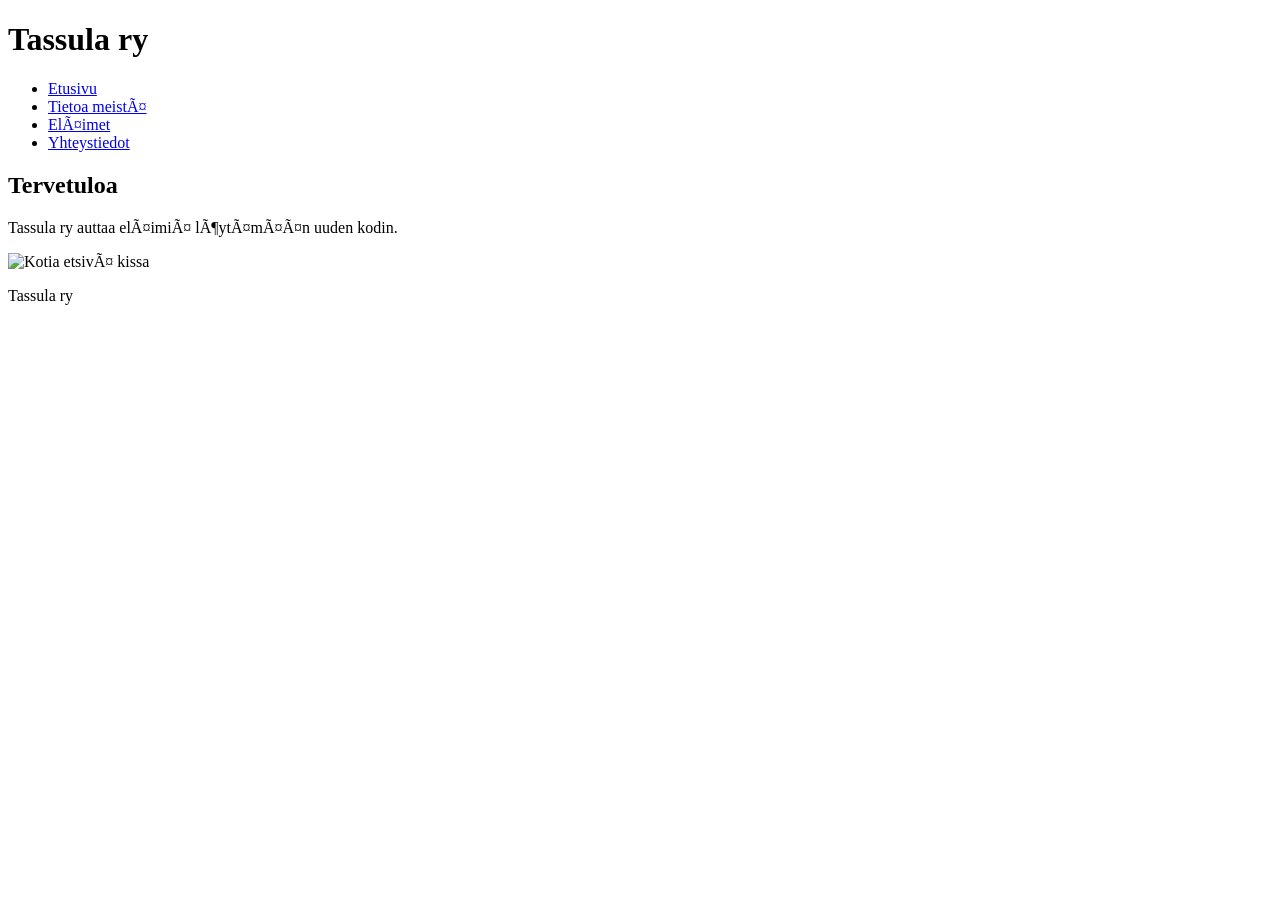
==== index.html @ 5ae2b00b "Created E1 website" ====
<!DOCTYPE html>
<html lang="fi">
<head>
    <mta charset="UTF-8">
    <title>Tassula ry - Etusivu</title>
</head>
<body>

<header>
    <h1>Tassula ry</h1>

    <nav>
        <ul>
            <li><a href="index.html">Etusivu</a></li>
            <li><a href="about.html">Tietoa meistä</a></li>
            <li><a href="listing.html">Eläimet</a></li>
            <li><a href="contact.html">Yhteystiedot</a></li>
        </ul>
    </nav>
</header>

<main>
    <h2>Tervetuloa</h2>

    <p>
        Tassula ry auttaa eläimiä löytämään uuden kodin.
    </p>

    <img src="images/kissa.jpg"
         alt="Kotia etsivä kissa">
</main>

<footer>
    <p>Tassula ry</p>
</footer>

</body>
</html>
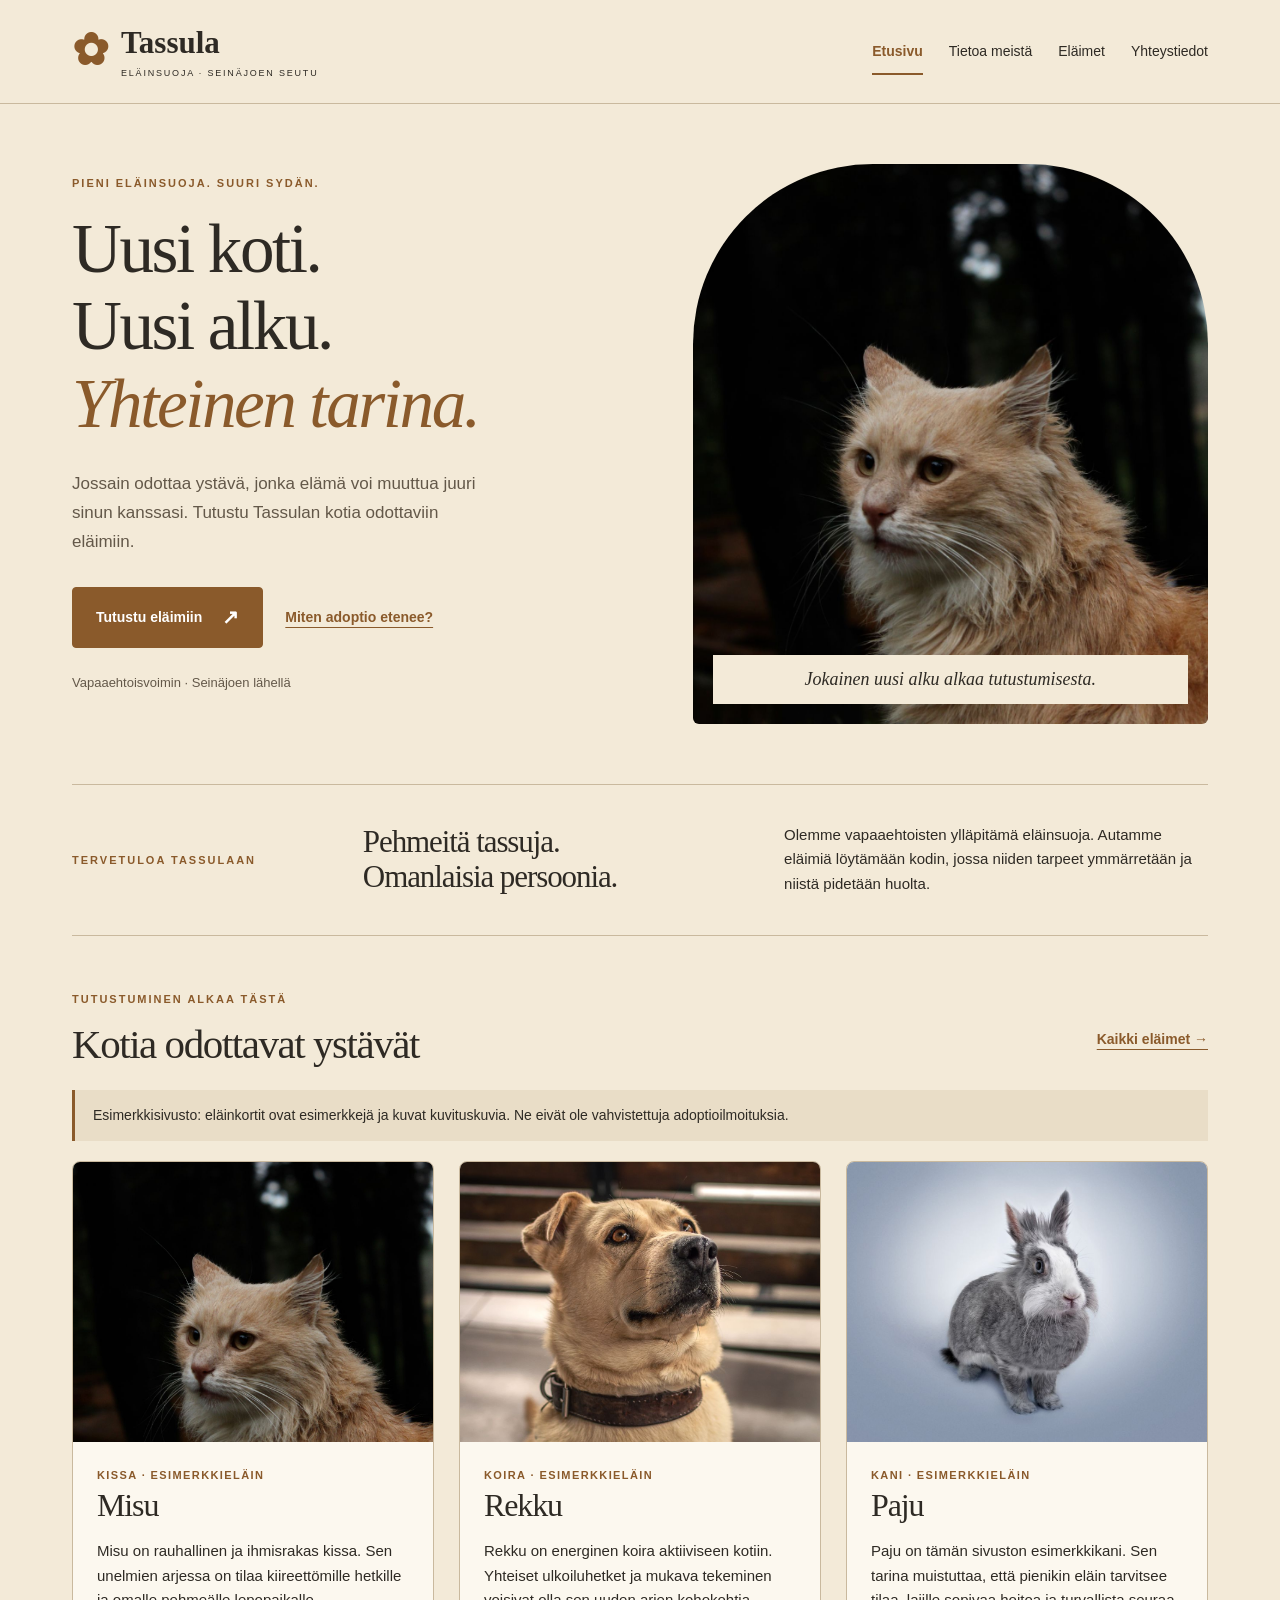
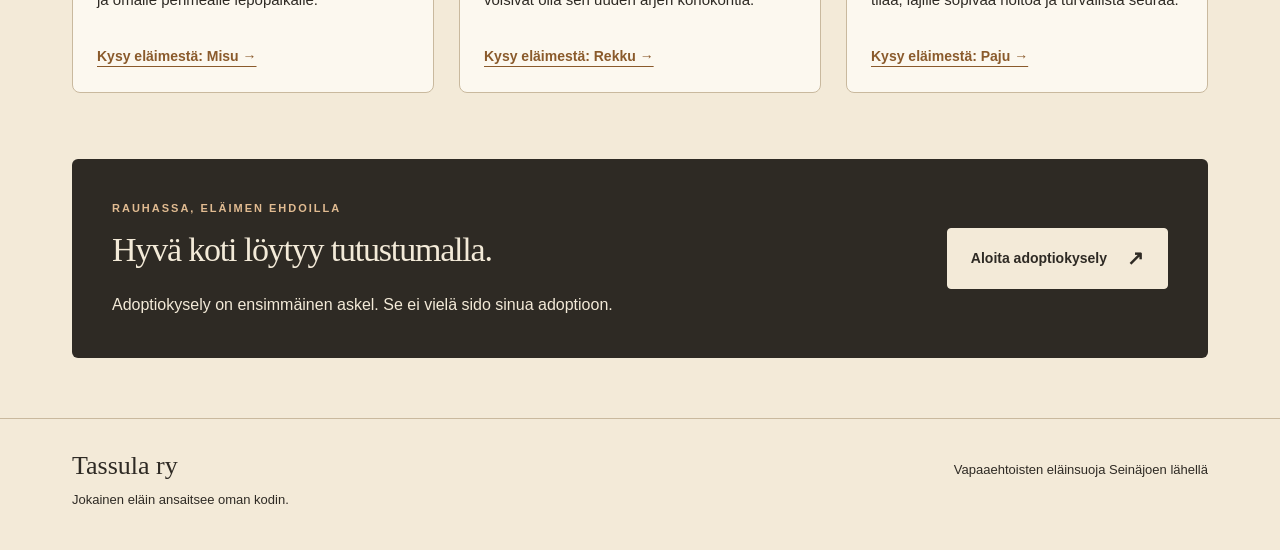
==== commit 64b78ac3: "Improved website design and added images" ====
--- a/index.html
+++ b/index.html
@@ -1,38 +1,8 @@
-<!DOCTYPE html>
-<html lang="fi">
-<head>
-    <mta charset="UTF-8">
-    <title>Tassula ry - Etusivu</title>
-</head>
-<body>
-
-<header>
-    <h1>Tassula ry</h1>
-
-    <nav>
-        <ul>
-            <li><a href="index.html">Etusivu</a></li>
-            <li><a href="about.html">Tietoa meistä</a></li>
-            <li><a href="listing.html">Eläimet</a></li>
-            <li><a href="contact.html">Yhteystiedot</a></li>
-        </ul>
-    </nav>
-</header>
-
-<main>
-    <h2>Tervetuloa</h2>
-
-    <p>
-        Tassula ry auttaa eläimiä löytämään uuden kodin.
-    </p>
-
-    <img src="images/kissa.jpg"
-         alt="Kotia etsivä kissa">
-</main>
-
-<footer>
-    <p>Tassula ry</p>
-</footer>
-
-</body>
-</html>+<!doctype html>
+<html lang="fi"><head><meta charset="utf-8"><meta name="viewport" content="width=device-width, initial-scale=1"><meta name="description" content="Tassula ry – kotia odottavat eläimet, adoption vaiheet ja adoptiokysely."><title>Etusivu | Tassula ry</title><link rel="stylesheet" href="style.css"><script src="animals.js" defer></script><script src="app.js" defer></script></head><body>
+<a class="skip" href="#sisalto">Siirry sisältöön</a><header class="site-header"><div class="header-inner"><a class="brand" href="index.html" aria-label="Tassula ry – etusivu"><span class="brand-icon" aria-hidden="true">✿</span><span>Tassula<span class="brand-sub">ELÄINSUOJA · SEINÄJOEN SEUTU</span></span></a><nav aria-label="Päävalikko"><ul><li><a href="index.html" aria-current="page">Etusivu</a></li><li><a href="about.html">Tietoa meistä</a></li><li><a href="listing.html">Eläimet</a></li><li><a href="contact.html">Yhteystiedot</a></li></ul></nav></div></header>
+<main id="sisalto" tabindex="-1"><section class="hero"><div class="hero-copy"><p class="eyebrow">PIENI ELÄINSUOJA. SUURI SYDÄN.</p><h1>Uusi koti.<br>Uusi alku.<br><em>Yhteinen tarina.</em></h1><p class="lead">Jossain odottaa ystävä, jonka elämä voi muuttua juuri sinun kanssasi. Tutustu Tassulan kotia odottaviin eläimiin.</p><div class="actions"><a class="button" href="listing.html">Tutustu eläimiin <span aria-hidden="true">↗</span></a><a class="text-link" href="about.html#adoptio">Miten adoptio etenee?</a></div><p class="small">Vapaaehtoisvoimin · Seinäjoen lähellä</p></div><figure class="hero-photo"><img src="images/misu.jpg" alt="Oranssi kissa katsoo sivulle ulkona. Kuvituskuva." width="1200" height="1800" fetchpriority="high"><figcaption>Jokainen uusi alku alkaa tutustumisesta.</figcaption></figure></section>
+<section class="intro-strip"><p class="eyebrow">TERVETULOA TASSULAAN</p><h2>Pehmeitä tassuja.<br>Omanlaisia persoonia.</h2><p>Olemme vapaaehtoisten ylläpitämä eläinsuoja. Autamme eläimiä löytämään kodin, jossa niiden tarpeet ymmärretään ja niistä pidetään huolta.</p></section>
+<section class="section"><div class="section-heading"><div><p class="eyebrow">TUTUSTUMINEN ALKAA TÄSTÄ</p><h2>Kotia odottavat ystävät</h2></div><a class="text-link" href="listing.html">Kaikki eläimet <span aria-hidden="true">→</span></a></div><p class="notice">Esimerkkisivusto: eläinkortit ovat esimerkkejä ja kuvat kuvituskuvia. Ne eivät ole vahvistettuja adoptioilmoituksia.</p><div class="animal-grid" id="animal-preview"></div><noscript><p>Eläinkorttien näyttäminen tarvitsee JavaScriptin. <a href="about.html#adoptio">Lue adoption vaiheista.</a></p></noscript></section>
+<section class="cta"><div><p class="eyebrow">RAUHASSA, ELÄIMEN EHDOILLA</p><h2>Hyvä koti löytyy tutustumalla.</h2><p>Adoptiokysely on ensimmäinen askel. Se ei vielä sido sinua adoptioon.</p></div><a class="button light" href="contact.html">Aloita adoptiokysely <span aria-hidden="true">↗</span></a></section></main>
+<footer><div class="footer-inner"><div><strong>Tassula ry</strong><p>Jokainen eläin ansaitsee oman kodin.</p></div><div><p>Vapaaehtoisten eläinsuoja Seinäjoen lähellä</p></div></div></footer></body></html>
--- a/style.css
+++ b/style.css
@@ -0,0 +1,4 @@
+:root{--paper:#f3ead8;--ink:#2e2a24;--accent:#8a5a2b;--cream:#fcf8ef;--line:#c9b99e;--muted:#635849;--error:#8c2721}*{box-sizing:border-box}body{margin:0;background:var(--paper);color:var(--ink);font-family:Arial,Helvetica,sans-serif;line-height:1.65}a{color:var(--accent);text-underline-offset:5px}a:hover{text-decoration-thickness:2px}button,input,textarea,select{font:inherit}button,a,input,textarea,select{touch-action:manipulation}a,button,input,textarea,select{scroll-margin-block:2rem}:focus-visible{outline:3px solid var(--ink);outline-offset:5px}main:focus{outline:none}[hidden]{display:none!important}.skip{position:fixed;top:-100px;left:16px;background:var(--ink);color:white;padding:12px 20px;z-index:10}.skip:focus{top:12px}.sr-only{position:absolute;width:1px;height:1px;padding:0;margin:-1px;overflow:hidden;clip:rect(0,0,0,0);white-space:nowrap;border:0}.site-header{border-bottom:1px solid var(--line)}.header-inner{max-width:1200px;margin:auto;padding:25px 32px;display:flex;align-items:center;justify-content:space-between;gap:30px}.brand{display:flex;align-items:center;gap:12px;color:var(--ink);text-decoration:none;font:bold 31px Georgia,serif;line-height:1.15}.brand-icon{font-size:44px;color:var(--accent)}.brand-sub{display:block;font:9px Arial,sans-serif;letter-spacing:1.8px;margin-top:7px}nav ul{display:flex;list-style:none;gap:26px;margin:0;padding:0}nav a{display:inline-block;padding:10px 0;color:var(--ink);font-size:14px;text-decoration:none}nav a[aria-current]{color:var(--accent);box-shadow:0 2px var(--accent);font-weight:bold}main{max-width:1200px;margin:auto;padding:0 32px}h1,h2,h3{font-family:Georgia,'Times New Roman',serif;font-weight:normal;line-height:1.12;letter-spacing:-.035em}h1{font-size:clamp(42px,5.4vw,70px);margin:18px 0 28px}h2{font-size:clamp(30px,3.2vw,42px);margin:10px 0 22px}h3{font-size:27px;margin:0 0 14px}p{margin:0 0 20px}.eyebrow{font-size:11px;font-weight:bold;letter-spacing:2px;color:var(--accent);margin-bottom:14px}.lead{font-size:18px;line-height:1.7;max-width:670px;color:var(--muted)}.hero{display:grid;grid-template-columns:1.08fr 1fr;gap:64px;align-items:center;padding:60px 0}.hero h1 em{font-weight:normal;color:var(--accent)}.hero .lead{font-size:17px;max-width:430px}.hero-photo{position:relative;margin:0}.hero-photo img{display:block;width:100%;height:560px;object-fit:cover;object-position:center 43%;border-radius:180px 180px 6px 6px}.hero-photo figcaption{position:absolute;bottom:20px;left:20px;right:20px;background:var(--paper);padding:14px 18px;font:italic 18px Georgia,serif;text-align:center}.actions{display:flex;align-items:center;gap:22px;flex-wrap:wrap;margin:30px 0 24px}.button{display:inline-flex;align-items:center;justify-content:center;gap:20px;min-height:48px;background:var(--accent);color:#fff;padding:13px 23px;border:1px solid var(--accent);border-radius:4px;font-size:14px;font-weight:bold;text-decoration:none;cursor:pointer}.button:hover{background:#6c431d;color:white}.button span{font-size:20px}.text-link{font-size:14px;font-weight:bold}.small,.hint{font-size:13px;color:var(--muted)}.intro-strip{border-block:1px solid var(--line);padding:38px 0;display:grid;grid-template-columns:.8fr 1.2fr 1.3fr;align-items:center;gap:30px}.intro-strip h2{font-size:31px;margin:0}.intro-strip p{margin:0}.intro-strip>p:last-child{font-size:15px}.section{padding:54px 0}.section-heading{display:flex;justify-content:space-between;align-items:center;gap:20px}.notice{background:#e9ddc7;border-left:3px solid var(--accent);padding:14px 18px;font-size:14px;color:var(--ink)}.notice p{margin:10px 0 0}.animal-grid{display:grid;grid-template-columns:repeat(3,minmax(0,1fr));gap:25px}.animal-card{background:var(--cream);border:1px solid var(--line);border-radius:8px;overflow:hidden;display:flex;flex-direction:column}.animal-card img{display:block;width:100%;height:280px;object-fit:cover;object-position:center 38%}.animal-card .card-body{padding:24px;display:flex;flex-direction:column;flex:1}.animal-card h2,.animal-card h3{font-size:32px;margin:4px 0 15px}.animal-card .species{font-size:11px;letter-spacing:1.4px;text-transform:uppercase;color:var(--accent);font-weight:bold;margin:0}.animal-card .story{font-size:15px;flex:1}.animal-card .text-link{margin-top:12px;align-self:flex-start}.cta{display:flex;align-items:center;justify-content:space-between;gap:30px;background:var(--ink);color:var(--paper);padding:40px;margin:12px 0 60px;border-radius:6px}.cta h2{font-size:34px}.cta p{margin-bottom:0}.cta .eyebrow{color:#e1bb91;margin-bottom:14px}.cta .button{flex-shrink:0}.light{background:var(--paper);border-color:var(--paper);color:var(--ink)}footer{border-top:1px solid var(--line)}.footer-inner{max-width:1200px;margin:auto;padding:32px;display:flex;justify-content:space-between;gap:24px;font-size:13px}.footer-inner strong{font:26px Georgia,serif}.footer-inner p{margin:8px 0}.page-intro{padding:64px 0 30px;border-bottom:1px solid var(--line)}.page-intro h1{max-width:850px}.listing-section{padding-top:30px}.filters{padding:0;border:0;margin:28px 0 16px}.filters legend{font-weight:bold;font-size:14px;margin-bottom:12px}.filter-options{display:flex;flex-wrap:wrap;gap:10px}.filter-options label{position:relative;cursor:pointer}.filter-options input{position:absolute;opacity:0;width:100%;height:100%;margin:0;cursor:pointer}.filter-options span{display:block;border:1px solid var(--accent);padding:10px 24px;border-radius:30px;font-size:14px}.filter-options input:checked+span{background:var(--accent);color:white}.filter-options input:focus-visible+span{outline:3px solid var(--ink);outline-offset:4px}#result-count{font-size:14px;color:var(--muted)}.about-split{display:grid;grid-template-columns:1fr 1.1fr;gap:65px;align-items:center}.about-split img{width:100%;height:420px;object-fit:cover;object-position:center 35%;border-radius:6px 100px 6px 6px}.steps{list-style:none;counter-reset:step;display:grid;grid-template-columns:1fr 1fr;gap:30px;padding:0;margin:35px 0}.steps li{counter-increment:step;border-top:1px solid var(--line);padding:25px 0 0 60px;position:relative}.steps li:before{content:'0' counter(step);position:absolute;left:0;font:27px Georgia,serif;color:var(--accent)}.steps p{max-width:420px}.credits{border-top:1px solid var(--line);font-size:15px}.credits h2{font-size:32px}.contact-layout{display:grid;grid-template-columns:.8fr 1.2fr;gap:70px}.contact-note h2{font-size:32px}.contact-note .notice{margin-top:32px}form{background:var(--cream);padding:32px;border:1px solid var(--line);border-radius:8px}form fieldset{border:0;padding:0;margin:0;min-width:0}.field{margin-bottom:24px}.field label{display:block;font-size:14px;font-weight:bold;margin-bottom:8px}.field input,.field select,.field textarea{display:block;width:100%;padding:12px;border:1px solid #8d7b63;border-radius:3px;color:var(--ink);background:#fffdf8;min-height:48px}.field textarea{resize:vertical}.hint{margin:8px 0}.error{color:var(--error);font-size:14px;margin:8px 0 0;font-weight:bold}[aria-invalid=true]{border:2px solid var(--error)!important}.error-summary{border:2px solid var(--error);padding:20px;margin-bottom:25px}.error-summary h2{font-size:25px}.error-summary a{color:var(--error)}.success{background:var(--cream);padding:30px;border:2px solid var(--accent);border-radius:8px}.success h2{font-size:34px}.success dt{font-weight:bold;margin-top:18px}.success dd{margin:4px 0 20px;white-space:pre-wrap;overflow-wrap:anywhere}.success:focus,.error-summary:focus{outline:3px solid var(--ink);outline-offset:4px}
+@media(max-width:850px){.header-inner{align-items:flex-start;flex-direction:column;gap:14px}.hero{gap:30px}.hero-photo img{height:460px}.hero h1{font-size:48px}.intro-strip{grid-template-columns:1fr 1.5fr}.intro-strip>.eyebrow{grid-column:1/-1}.animal-grid{gap:15px}.animal-card img{height:220px}.animal-card .card-body{padding:18px}.contact-layout{gap:30px;grid-template-columns:1fr 1.25fr}.about-split{gap:30px}.cta{padding:30px;align-items:flex-start;flex-direction:column}}
+@media(max-width:600px){main{padding:0 20px}.header-inner{padding:20px}.brand{font-size:28px}nav{width:100%}nav ul{gap:0;justify-content:space-between;flex-wrap:wrap}nav a{font-size:13px;padding:12px 5px}.hero{grid-template-columns:1fr;padding:35px 0;gap:28px}.hero h1{font-size:49px}.hero-photo img{height:400px;border-radius:140px 140px 4px 4px}.hero-photo figcaption{font-size:16px}.intro-strip{display:block;padding:28px 0}.intro-strip h2{margin:15px 0}.section{padding:35px 0}.section-heading{align-items:flex-start;flex-direction:column;gap:0;margin-bottom:20px}.animal-grid{grid-template-columns:1fr;gap:24px}.animal-card img{height:320px}.animal-card .card-body{padding:24px}.cta{padding:25px;margin-bottom:35px}.footer-inner{flex-direction:column;padding:24px 20px}.page-intro{padding-top:35px}.page-intro h1{font-size:42px}.contact-layout,.about-split{grid-template-columns:1fr;gap:30px}.steps{grid-template-columns:1fr;gap:15px}.steps li{padding-left:48px}.about-split img{height:350px}.filter-options span{padding:10px 18px}form{padding:20px}.button{max-width:100%;text-align:center}.success{padding:20px}}
+@media(prefers-reduced-motion:reduce){*{scroll-behavior:auto!important}}
